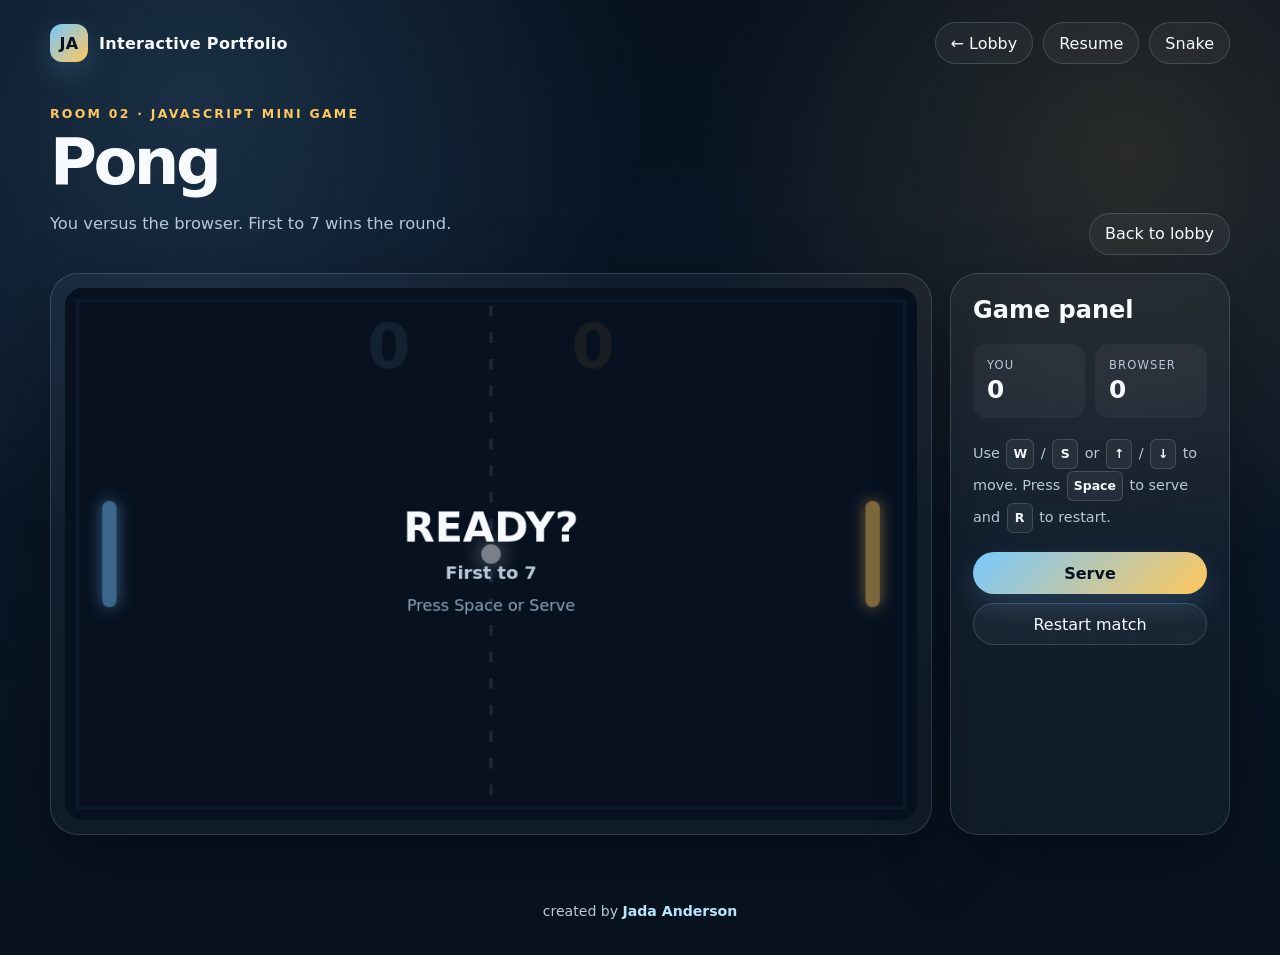
==== pong.html @ c66f6d55 "Interactive portfolio files Final revision." ====
<!doctype html>
<html lang="en">
<head>
  <meta charset="utf-8" />
  <meta name="viewport" content="width=device-width, initial-scale=1" />
  <meta name="description" content="Playable browser Pong game against a browser controlled opponent, built with vanilla JavaScript and Canvas by Jada Anderson." />
  <meta name="theme-color" content="#07111f" />
  <link rel="icon" href="assets/favicon.svg" type="image/svg+xml" />
  <link rel="icon" href="assets/favicon-32.png" sizes="32x32" type="image/png" />
  <link rel="apple-touch-icon" href="assets/apple-touch-icon.png" />
  <link rel="canonical" href="https://onimeko.github.io/pong.html" />
  <meta property="og:type" content="website" />
  <meta property="og:title" content="Pong | Jada Anderson" />
  <meta property="og:description" content="Playable browser Pong game against a browser controlled opponent, built with vanilla JavaScript and Canvas by Jada Anderson." />
  <meta property="og:url" content="https://onimeko.github.io/pong.html" />
  <meta property="og:image" content="https://onimeko.github.io/assets/social-preview.png" />
  <meta property="og:image:width" content="1200" />
  <meta property="og:image:height" content="630" />
  <meta property="og:image:alt" content="Jada Anderson interactive portfolio preview" />
  <meta name="twitter:card" content="summary_large_image" />
  <meta name="twitter:title" content="Pong | Jada Anderson" />
  <meta name="twitter:description" content="Playable browser Pong game against a browser controlled opponent, built with vanilla JavaScript and Canvas by Jada Anderson." />
  <meta name="twitter:image" content="https://onimeko.github.io/assets/social-preview.png" />
  <title>Pong | Jada Anderson</title>
  <link rel="stylesheet" href="styles.css" />
  <script src="js/site.js" defer></script>
</head>
<body class="game-page">
  <!--
    PONG GAME PAGE
    ==============
    js/pong.js handles paddle movement, browser opponent movement, collisions, scoring,
    serve state, and canvas rendering.
  -->

  <header class="site-shell topbar">
    <a class="brand" href="index.html"><span class="brand-mark">JA</span><span>Interactive Portfolio</span></a>
    <nav class="topbar-links"><a class="pill" href="index.html">← Lobby</a><a class="pill" href="resume.html">Resume</a><a class="pill" href="snake.html">Snake</a></nav>
  </header>

  <main class="site-shell">
    <section class="game-hero">
      <div>
        <p class="eyebrow">Room 02 · JavaScript mini game</p>
        <h1 class="page-title">Pong</h1>
        <p class="page-copy">You versus the browser. First to 7 wins the round.</p>
      </div>
      <a class="button" href="index.html">Back to lobby</a>
    </section>

    <section class="game-shell">
      <div class="canvas-card">
        <canvas id="pongCanvas" width="960" height="600" aria-label="Pong game canvas"></canvas>
      </div>

      <aside class="game-panel">
        <h2>Game panel</h2>
        <div class="stat-grid">
          <div class="stat"><span>You</span><strong id="playerScore">0</strong></div>
          <div class="stat"><span>Browser</span><strong id="aiScore">0</strong></div>
        </div>

        <p class="game-help">
          Use <kbd>W</kbd> / <kbd>S</kbd> or <kbd>↑</kbd> / <kbd>↓</kbd> to move.
          Press <kbd>Space</kbd> to serve and <kbd>R</kbd> to restart.
        </p>

        <div class="game-buttons">
          <button class="button primary" id="pongServe" type="button">Serve</button>
          <button class="button" id="pongRestart" type="button">Restart match</button>
        </div>

        <div class="game-touch-controls pong-touch-controls" aria-label="Pong touch controls">
          <button class="button" data-pong-dir="up" aria-label="Move paddle up"></button>
          <button class="button" data-pong-dir="down" aria-label="Move paddle down"></button>
        </div>
      </aside>
    </section>
  </main>

  <footer class="site-shell site-footer">created by <strong>Jada Anderson</strong></footer>
  <script src="js/pong.js"></script>
</body>
</html>
---- styles.css ----
/*
  INTERACTIVE PORTFOLIO STYLES
  -------------------------------------
  Shared stylesheet for the lobby, resume, Snake, and Pong pages.

  STYLE NOTES
  I keep site-wide colors in :root and the shared typography near the top of this file.
  Major sections are grouped under labeled headers so I can find related rules quickly.
*/

:root {
  --ink: #07111f;
  --ink-2: #0d1b30;
  --panel: rgba(12, 28, 49, 0.82);
  --panel-solid: #0d2038;
  --sky: #78c8ff;
  --sky-2: #b9e7ff;
  --gold: #ffc85c;
  --gold-2: #ffe0a3;
  --mint: #8bf0d4;
  --white: #f7fbff;
  --muted: #b9c8d8;
  --danger: #ff7f8b;
  --shadow: 0 24px 70px rgba(0, 0, 0, 0.35);
  --soft-shadow: 0 14px 34px rgba(0, 0, 0, 0.2);
  --radius-xl: 28px;
  --radius-lg: 20px;
  --radius-md: 14px;
  --border: 1px solid rgba(185, 231, 255, 0.18);
}

* {
  box-sizing: border-box;
}

html {
  scroll-behavior: smooth;
  background: var(--ink);
}

body {
  margin: 0;
  min-height: 100vh;
  color: var(--white);
  font-family: Inter, ui-sans-serif, system-ui, -apple-system, BlinkMacSystemFont, "Segoe UI", sans-serif;
  background:
    radial-gradient(circle at 15% 10%, rgba(120, 200, 255, 0.16), transparent 33%),
    radial-gradient(circle at 88% 16%, rgba(255, 200, 92, 0.13), transparent 31%),
    linear-gradient(180deg, #07111f 0%, #0a1728 45%, #08121f 100%);
}

body::before {
  content: "";
  position: fixed;
  inset: 0;
  z-index: -1;
  pointer-events: none;
  opacity: 0.3;
  background-image:
    linear-gradient(rgba(255,255,255,.022) 1px, transparent 1px),
    linear-gradient(90deg, rgba(255,255,255,.022) 1px, transparent 1px);
  background-size: 42px 42px;
}

a {
  color: inherit;
}

button,
a {
  -webkit-tap-highlight-color: transparent;
}

button {
  font: inherit;
}

img {
  max-width: 100%;
  display: block;
}

/* ------------------------------
   SHARED NAVIGATION + BUTTONS
------------------------------ */
.site-shell {
  width: min(1180px, calc(100% - 32px));
  margin-inline: auto;
}

.topbar {
  display: flex;
  align-items: center;
  justify-content: space-between;
  gap: 20px;
  padding: 22px 0 12px;
}

.brand {
  display: inline-flex;
  align-items: center;
  gap: 11px;
  color: var(--white);
  text-decoration: none;
  font-weight: 800;
  letter-spacing: .02em;
}

.brand-mark {
  width: 38px;
  height: 38px;
  display: grid;
  place-items: center;
  border-radius: 12px;
  color: var(--ink);
  background: linear-gradient(135deg, var(--sky), var(--gold));
  box-shadow: 0 10px 30px rgba(120, 200, 255, .2);
}

.topbar-links {
  display: flex;
  flex-wrap: wrap;
  justify-content: flex-end;
  gap: 10px;
}

.pill,
.button {
  display: inline-flex;
  align-items: center;
  justify-content: center;
  gap: 8px;
  min-height: 42px;
  padding: 10px 15px;
  border: var(--border);
  border-radius: 999px;
  color: var(--white);
  background: rgba(255,255,255,.045);
  text-decoration: none;
  cursor: pointer;
  transition: transform .18s ease, background .18s ease, border-color .18s ease, box-shadow .18s ease;
}

.pill:hover,
.button:hover {
  transform: translateY(-2px);
  background: rgba(120, 200, 255, .09);
  border-color: rgba(120, 200, 255, .45);
}

.button.primary {
  border: 0;
  color: var(--ink);
  font-weight: 800;
  background: linear-gradient(135deg, var(--sky), var(--gold));
  box-shadow: 0 12px 28px rgba(120, 200, 255, .18);
}

.button.ghost {
  background: transparent;
}

.eyebrow {
  margin: 0 0 10px;
  color: var(--gold);
  font-size: .78rem;
  font-weight: 900;
  text-transform: uppercase;
  letter-spacing: .18em;
}

.muted {
  color: var(--muted);
}

.page-title {
  margin: 0;
  font-size: clamp(2.1rem, 5vw, 4.4rem);
  line-height: .98;
  letter-spacing: -.055em;
}

.page-copy {
  max-width: 690px;
  color: var(--muted);
  line-height: 1.75;
  font-size: 1.02rem;
}

/* ------------------------------
   HOME / INTERACTIVE LOBBY
------------------------------ */
.hero {
  padding: 28px 0 24px;
  display: grid;
  grid-template-columns: 1.1fr .9fr;
  gap: 34px;
  align-items: end;
}

.hero h1 {
  margin: 0;
  max-width: 820px;
  font-size: clamp(2.7rem, 7vw, 6.5rem);
  line-height: .89;
  letter-spacing: -.065em;
}

.hero h1 span {
  color: var(--sky);
}

.hero-side {
  align-self: stretch;
  display: flex;
  flex-direction: column;
  justify-content: flex-end;
  gap: 14px;
}

.hero-side p {
  margin: 0;
  color: var(--muted);
  line-height: 1.65;
}

.quick-tags {
  display: flex;
  flex-wrap: wrap;
  gap: 8px;
}

.quick-tag {
  padding: 7px 10px;
  border-radius: 999px;
  border: 1px solid rgba(255,255,255,.1);
  color: var(--sky-2);
  background: rgba(255,255,255,.035);
  font-size: .82rem;
}

/*
  Homepage professional links match the resume link style, with tighter spacing to keep
  the hero compact.
*/
.home-contact-links {
  margin-top: 0;
}

.home-contact-links a {
  min-height: 36px;
  padding-inline: 12px;
}

.lobby-card {
  position: relative;
  margin: 12px 0 26px;
  padding: 12px;
  border-radius: 30px;
  border: 1px solid rgba(120, 200, 255, .2);
  background: rgba(255,255,255,.035);
  box-shadow: var(--shadow);
  overflow: hidden;
}

.lobby-card::before {
  content: "";
  position: absolute;
  inset: 0;
  pointer-events: none;
  background: linear-gradient(135deg, rgba(120,200,255,.07), transparent 40%, rgba(255,200,92,.05));
}

.lobby-toolbar {
  position: relative;
  z-index: 2;
  display: flex;
  align-items: center;
  justify-content: space-between;
  gap: 16px;
  padding: 8px 8px 14px;
}

.lobby-toolbar strong {
  font-size: .92rem;
  letter-spacing: .08em;
  text-transform: uppercase;
}

.key-hint {
  display: flex;
  gap: 5px;
  align-items: center;
  color: var(--muted);
  font-size: .84rem;
}

.keycap {
  min-width: 30px;
  height: 30px;
  display: grid;
  place-items: center;
  border-radius: 8px;
  border: 1px solid rgba(255,255,255,.16);
  border-bottom-width: 3px;
  color: var(--white);
  background: rgba(255,255,255,.055);
  font-weight: 900;
}

/*
  The lobby stage is the movement area. JavaScript positions the character inside this
  element and uses the same area for collision checks.
*/
.lobby-stage {
  position: relative;
  aspect-ratio: 16 / 9;
  min-height: 430px;
  overflow: hidden;
  border-radius: 22px;
  background:
    radial-gradient(circle at 50% 14%, rgba(120,200,255,.18), transparent 24%),
    linear-gradient(180deg, #0f2036 0 57%, #0a1525 57% 100%);
  isolation: isolate;
  touch-action: none;
}

/* Decorative stars are drawn with CSS. */
.lobby-stage::before {
  content: "";
  position: absolute;
  inset: 0 0 42% 0;
  opacity: .45;
  background-image:
    radial-gradient(circle at 9% 22%, #fff 0 1px, transparent 1.6px),
    radial-gradient(circle at 24% 14%, #fff 0 1px, transparent 1.6px),
    radial-gradient(circle at 72% 18%, #fff 0 1px, transparent 1.6px),
    radial-gradient(circle at 89% 32%, #fff 0 1px, transparent 1.6px),
    radial-gradient(circle at 61% 36%, #fff 0 1px, transparent 1.6px),
    radial-gradient(circle at 35% 34%, #fff 0 1px, transparent 1.6px);
  z-index: -3;
}

/* Perspective floor lines create depth in the lobby. */
.floor-grid {
  position: absolute;
  inset: 56% -10% -18%;
  z-index: -2;
  transform: perspective(430px) rotateX(58deg);
  transform-origin: top center;
  background-image:
    linear-gradient(rgba(120,200,255,.16) 1px, transparent 1px),
    linear-gradient(90deg, rgba(120,200,255,.13) 1px, transparent 1px);
  background-size: 54px 38px;
  border-top: 1px solid rgba(120,200,255,.3);
}

.horizon-glow {
  position: absolute;
  left: 50%;
  top: 50%;
  width: 54%;
  height: 18%;
  transform: translate(-50%, -50%);
  filter: blur(30px);
  border-radius: 999px;
  background: rgba(120,200,255,.13);
  z-index: -2;
}

/*
  My profile card stays on the left wall and remains smaller than the doors so the
  room navigation stays visually dominant.
*/
.wall-profile {
  position: absolute;
  left: 2.5%;
  top: 6%;
  width: clamp(100px, 12vw, 148px);
  padding: 7px;
  border-radius: 18px;
  border: 1px solid rgba(255,200,92,.55);
  background: rgba(7,17,31,.75);
  box-shadow: 0 10px 30px rgba(0,0,0,.25);
  transform: rotate(-1.5deg);
}

.wall-profile img {
  width: 100%;
  aspect-ratio: 1 / 1;
  object-fit: cover;
  object-position: 50% 33%;
  border-radius: 12px;
}

.wall-profile figcaption {
  padding: 7px 4px 2px;
  color: var(--gold-2);
  font-size: clamp(.62rem, 1vw, .76rem);
  text-align: center;
  letter-spacing: .04em;
}

.stage-sign {
  position: absolute;
  right: 4%;
  top: 6%;
  max-width: 190px;
  color: var(--muted);
  font-size: clamp(.68rem, 1vw, .82rem);
  line-height: 1.45;
  text-align: right;
}

.stage-sign strong {
  display: block;
  color: var(--sky-2);
  font-size: 1.1em;
}

.doors {
  position: absolute;
  left: 61%;
  top: 18%;
  width: min(64%, 760px);
  transform: translateX(-50%);
  display: grid;
  grid-template-columns: repeat(3, 1fr);
  gap: clamp(16px, 4vw, 54px);
  align-items: end;
}

.portal-wrap {
  display: flex;
  flex-direction: column;
  align-items: center;
  gap: 8px;
}

.portal-label {
  font-size: clamp(.66rem, 1.2vw, .86rem);
  font-weight: 900;
  letter-spacing: .14em;
  text-transform: uppercase;
  color: var(--sky-2);
}

.portal {
  position: relative;
  width: 100%;
  max-width: 155px;
  aspect-ratio: .7 / 1;
  border: 2px solid var(--sky);
  border-bottom-width: 5px;
  border-radius: 10px 10px 2px 2px;
  background:
    linear-gradient(90deg, transparent 8%, rgba(255,255,255,.045) 8% 9%, transparent 9% 91%, rgba(255,255,255,.045) 91% 92%, transparent 92%),
    linear-gradient(180deg, rgba(120,200,255,.05), rgba(120,200,255,.015));
  box-shadow:
    inset 0 0 0 6px rgba(120,200,255,.045),
    0 0 24px rgba(120,200,255,.08);
  transition: transform .18s ease, box-shadow .18s ease, border-color .18s ease;
  cursor: pointer;
}

.portal::before {
  content: "";
  position: absolute;
  inset: 8% 12%;
  border: 1px solid rgba(120,200,255,.38);
  border-radius: 6px 6px 1px 1px;
  background: linear-gradient(180deg, rgba(7,17,31,.92), rgba(13,32,56,.85));
}

.portal::after {
  content: "";
  position: absolute;
  right: 16%;
  top: 50%;
  width: 7px;
  height: 7px;
  border-radius: 50%;
  background: var(--gold);
  box-shadow: 0 0 10px rgba(255,200,92,.85);
}

.portal:hover,
.portal.is-near {
  transform: translateY(-5px) scale(1.025);
  border-color: var(--gold);
  box-shadow: 0 0 35px rgba(255,200,92,.18);
}

.portal.resume-door {
  border-color: var(--gold);
}

.portal.resume-door::before {
  background: linear-gradient(180deg, rgba(255,200,92,.08), rgba(13,32,56,.9));
}

/*
  CSS AVATAR / PLAYER
  I assembled the character from simple HTML elements and CSS shapes so the player stays
  lightweight and easy for me to adjust in one stylesheet.
*/
.player {
  position: absolute;
  left: 50%;
  top: 76%;
  width: 34px;
  height: 54px;
  z-index: 12;
  transform: translate(-50%, -50%);
  transition: filter .15s ease;
  will-change: left, top;
  filter: drop-shadow(0 8px 9px rgba(0,0,0,.38));
}

.player.walking .player-leg.left { animation: legSwing .26s infinite alternate; }
.player.walking .player-leg.right { animation: legSwing .26s infinite alternate-reverse; }
.player.walking .player-arm.left { animation: armSwing .26s infinite alternate-reverse; }
.player.walking .player-arm.right { animation: armSwing .26s infinite alternate; }

@keyframes legSwing {
  from { transform: rotate(-12deg); }
  to { transform: rotate(14deg); }
}

@keyframes armSwing {
  from { transform: rotate(-16deg); }
  to { transform: rotate(15deg); }
}

.player-head {
  position: absolute;
  left: 50%;
  top: 0;
  width: 22px;
  height: 22px;
  transform: translateX(-50%);
  border-radius: 46% 46% 44% 44%;
  background: #b97555;
  border: 1px solid rgba(0,0,0,.22);
}

.player-hair,
.player-hair::before,
.player-hair::after {
  position: absolute;
  border-radius: 50%;
  background: #101114;
}

.player-hair {
  left: 3px;
  top: -4px;
  width: 17px;
  height: 9px;
}

.player-hair::before,
.player-hair::after {
  content: "";
  width: 9px;
  height: 9px;
  top: 2px;
}

.player-hair::before { left: -4px; }
.player-hair::after { right: -4px; }

.player-body {
  position: absolute;
  left: 50%;
  top: 20px;
  width: 22px;
  height: 24px;
  transform: translateX(-50%);
  border-radius: 7px 7px 5px 5px;
  background: #4f6075;
  border: 1px solid rgba(255,255,255,.12);
}

.player-arm,
.player-leg {
  position: absolute;
  transform-origin: top center;
}

.player-arm {
  top: 23px;
  width: 6px;
  height: 21px;
  border-radius: 999px;
  background: #b97555;
}
.player-arm.left { left: 2px; }
.player-arm.right { right: 2px; }

.player-leg {
  top: 40px;
  width: 7px;
  height: 16px;
  border-radius: 0 0 4px 4px;
  background: #172236;
}
.player-leg.left { left: 9px; }
.player-leg.right { right: 9px; }

.player-name {
  position: absolute;
  left: 50%;
  top: 100%;
  transform: translate(-50%, 6px);
  white-space: nowrap;
  font-size: 9px;
  font-weight: 900;
  color: var(--gold-2);
  text-shadow: 0 2px 5px #000;
}

.interaction-toast {
  position: absolute;
  left: 50%;
  bottom: 4%;
  z-index: 20;
  transform: translateX(-50%) translateY(12px);
  padding: 9px 12px;
  border-radius: 999px;
  color: var(--ink);
  background: var(--gold);
  font-size: .78rem;
  font-weight: 900;
  opacity: 0;
  pointer-events: none;
  transition: opacity .18s ease, transform .18s ease;
}

.interaction-toast.show {
  opacity: 1;
  transform: translateX(-50%) translateY(0);
}

.mobile-dpad {
  position: absolute;
  right: 4%;
  bottom: 5%;
  z-index: 25;
  display: none;
  grid-template-columns: repeat(3, 42px);
  grid-template-rows: repeat(2, 42px);
  gap: 5px;
}

.dpad-btn {
  border: 1px solid rgba(255,255,255,.16);
  border-bottom-width: 3px;
  border-radius: 10px;
  color: var(--white);
  background: rgba(7,17,31,.72);
  font-weight: 900;
  cursor: pointer;
}

.dpad-up { grid-column: 2; }
.dpad-left { grid-column: 1; grid-row: 2; }
.dpad-down { grid-column: 2; grid-row: 2; }
.dpad-right { grid-column: 3; grid-row: 2; }

.portfolio-strip {
  display: grid;
  grid-template-columns: repeat(2, minmax(0, 1fr));
  gap: 16px;
  margin: 0 0 38px;
}

.info-card {
  padding: 22px;
  border: var(--border);
  border-radius: var(--radius-lg);
  background: rgba(255,255,255,.035);
  box-shadow: var(--soft-shadow);
}

.info-card h3 {
  margin: 0 0 9px;
  font-size: 1.06rem;
}

.info-card p {
  margin: 0;
  color: var(--muted);
  line-height: 1.6;
  font-size: .92rem;
}

.site-footer {
  padding: 22px 0 36px;
  text-align: center;
  color: var(--muted);
  font-size: .88rem;
}

.site-footer strong {
  color: var(--sky-2);
}

/* ------------------------------
   RESUME PAGE
------------------------------ */
.resume-layout {
  display: grid;
  grid-template-columns: 320px 1fr;
  gap: 22px;
  padding: 28px 0 48px;
}

.resume-sidebar,
.resume-main {
  border: var(--border);
  border-radius: var(--radius-xl);
  background: rgba(255,255,255,.035);
  box-shadow: var(--soft-shadow);
}

.resume-sidebar {
  align-self: start;
  position: sticky;
  top: 20px;
  overflow: hidden;
}

.resume-photo {
  width: 100%;
  aspect-ratio: 1 / 1.1;
  object-fit: cover;
  object-position: 50% 24%;
}

.resume-side-copy {
  padding: 22px;
}

.resume-side-copy h1 {
  margin: 0 0 6px;
  font-size: 1.9rem;
  letter-spacing: -.04em;
}

.resume-side-copy p {
  margin: 0;
  color: var(--muted);
  line-height: 1.6;
}

.resume-actions {
  display: grid;
  gap: 9px;
  margin-top: 18px;
}

.resume-main {
  padding: clamp(22px, 4vw, 42px);
}

.resume-section + .resume-section {
  margin-top: 34px;
  padding-top: 34px;
  border-top: 1px solid rgba(255,255,255,.09);
}

.resume-section h2 {
  margin: 0 0 16px;
  color: var(--gold-2);
  font-size: .92rem;
  letter-spacing: .14em;
  text-transform: uppercase;
}

.resume-section p,
.resume-section li {
  color: var(--muted);
  line-height: 1.68;
}

.resume-section ul {
  margin: 10px 0 0;
  padding-left: 20px;
}

.role {
  display: flex;
  justify-content: space-between;
  gap: 20px;
  align-items: baseline;
}

.role h3 {
  margin: 0;
  font-size: 1.2rem;
}

.role span {
  color: var(--sky-2);
  font-size: .88rem;
}

.skill-grid {
  display: flex;
  flex-wrap: wrap;
  gap: 9px;
}

.skill {
  padding: 8px 11px;
  border-radius: 999px;
  border: 1px solid rgba(120,200,255,.2);
  color: var(--sky-2);
  background: rgba(120,200,255,.05);
  font-size: .85rem;
}

.project-row {
  display: grid;
  grid-template-columns: minmax(0, 1fr) auto;
  gap: 20px;
  align-items: start;
}

/*
  Project tags are grid items. align-self prevents vertical stretching, and justify-self
  keeps each pill contained inside its project card.
*/
.project-row > .skill {
  align-self: start;
  justify-self: end;
  max-width: 100%;
  white-space: nowrap;
}

.project-link {
  color: var(--sky-2);
  font-weight: 800;
  text-decoration-thickness: 1px;
  text-underline-offset: 3px;
}

/* ------------------------------
   GAME PAGES
------------------------------ */
.game-page {
  min-height: 100vh;
}

.game-hero {
  padding: 30px 0 18px;
  display: flex;
  justify-content: space-between;
  gap: 24px;
  align-items: end;
}

.game-shell {
  display: grid;
  grid-template-columns: minmax(0, 1fr) 280px;
  gap: 18px;
  padding-bottom: 46px;
}

.canvas-card,
.game-panel {
  border: var(--border);
  border-radius: var(--radius-xl);
  background: rgba(255,255,255,.035);
  box-shadow: var(--shadow);
}

.canvas-card {
  padding: 14px;
  overflow: hidden;
}

canvas {
  display: block;
  width: 100%;
  border-radius: 18px;
  background: #081322;
  touch-action: none;
}

.game-panel {
  padding: 22px;
}

.game-panel h2,
.game-panel h3 {
  margin-top: 0;
}

.stat-grid {
  display: grid;
  grid-template-columns: 1fr 1fr;
  gap: 10px;
  margin-bottom: 20px;
}

.stat {
  padding: 14px;
  border-radius: 14px;
  background: rgba(255,255,255,.045);
}

.stat span {
  display: block;
  margin-bottom: 3px;
  color: var(--muted);
  font-size: .72rem;
  text-transform: uppercase;
  letter-spacing: .1em;
}

.stat strong {
  font-size: 1.55rem;
}

.game-help {
  color: var(--muted);
  line-height: 1.62;
  font-size: .9rem;
}

.game-help kbd {
  display: inline-block;
  min-width: 26px;
  margin: 1px 2px;
  padding: 4px 6px;
  text-align: center;
  border: 1px solid rgba(255,255,255,.15);
  border-radius: 6px;
  background: rgba(255,255,255,.05);
  color: var(--white);
  font-family: inherit;
  font-size: .78rem;
  font-weight: 800;
}

.game-buttons {
  display: grid;
  gap: 9px;
  margin-top: 18px;
}

.game-touch-controls {
  display: none;
  margin-top: 16px;
  grid-template-columns: repeat(3, 52px);
  justify-content: center;
  gap: 6px;
}

.game-touch-controls .button {
  min-height: 48px;
  border-radius: 12px;
  padding: 0;
}

/* ------------------------------
   RESPONSIVE LAYOUT
------------------------------ */

/*
  TABLET POLISH
  I give the lobby extra vertical room on portrait tablets so the photo, doors, character,
  and controls keep comfortable spacing.
*/
@media (max-width: 900px) {
  .hero,
  .resume-layout,
  .game-shell {
    grid-template-columns: 1fr;
  }

  .hero {
    gap: 18px;
  }

  .lobby-stage {
    aspect-ratio: 4 / 3;
    min-height: 500px;
  }

  .wall-profile {
    left: 3%;
    top: 6%;
    width: 108px;
  }

  .doors {
    left: 60%;
    top: 21%;
    width: 72%;
    gap: clamp(14px, 3vw, 30px);
  }

  .resume-sidebar {
    position: static;
    display: grid;
    grid-template-columns: minmax(180px, .7fr) 1fr;
  }

  .resume-photo {
    height: 100%;
    aspect-ratio: auto;
  }

  .portfolio-strip {
    grid-template-columns: 1fr;
  }

  /*
    On tablets and phones I keep the game board first. display: contents lets the panel
    controls flow below the canvas instead of pushing the board farther down the page.
  */
  .game-panel {
    display: contents;
  }

  .game-panel h2 {
    display: none;
  }

  .canvas-card {
    order: 1;
  }

  .game-buttons {
    order: 2;
    grid-template-columns: repeat(2, minmax(0, 1fr));
    margin-top: 0;
  }

  .game-touch-controls {
    order: 3;
    margin-top: 0;
  }

  .game-panel .stat-grid {
    order: 4;
    max-width: none;
    margin-bottom: 0;
  }

  .game-help {
    order: 5;
    margin: 0;
    padding: 16px;
    border: var(--border);
    border-radius: var(--radius-md);
    background: rgba(255,255,255,.035);
  }
}

/*
  Some touch tablets are wider than the phone breakpoint, so this pointer query keeps
  the on screen controls available whenever touch is the primary input.
*/
@media (max-width: 1000px) and (pointer: coarse) {
  .mobile-dpad,
  .game-touch-controls {
    display: grid;
  }
}

/*
  PHONE POLISH
  On phones I use a taller lobby, compact resume spacing, and a small portrait card so
  the layout feels intentional rather than like a compressed desktop view.
*/
@media (max-width: 700px) {
  .site-shell {
    width: min(100% - 20px, 1180px);
  }

  .topbar {
    flex-direction: column;
    align-items: stretch;
    gap: 12px;
    padding: 16px 0 10px;
  }

  .brand {
    justify-content: center;
  }

  .topbar-links {
    width: 100%;
    justify-content: center;
    gap: 7px;
  }

  .topbar-links .pill {
    flex: 1 1 0;
    min-width: 0;
    min-height: 38px;
    padding: 8px 9px;
    font-size: .8rem;
    white-space: nowrap;
  }

  .hero {
    padding-top: 14px;
    gap: 16px;
    text-align: center;
  }

  .hero h1 {
    margin-inline: auto;
    font-size: clamp(2.6rem, 14vw, 4.7rem);
  }

  .hero-side {
    align-items: center;
  }

  .hero-side p {
    max-width: 560px;
  }

  .quick-tags {
    justify-content: center;
  }

  .lobby-card {
    padding: 8px;
    border-radius: 23px;
  }

  .lobby-toolbar {
    justify-content: center;
    padding-inline: 4px;
  }

  .key-hint {
    display: none;
  }

  .lobby-stage {
    min-height: 560px;
    aspect-ratio: 2 / 3;
    border-radius: 18px;
  }

  /* The mobile portrait has its own space above the doors. */
  .wall-profile {
    left: 50%;
    top: 3.5%;
    width: 108px;
    transform: translateX(-50%) rotate(-1deg);
    padding: 6px;
    border-radius: 16px;
  }

  .wall-profile figcaption {
    padding-top: 5px;
    font-size: .58rem;
  }

  .doors {
    left: 50%;
    top: 31%;
    width: 94%;
    gap: 8px;
  }

  .portal {
    max-width: 108px;
  }

  .portal-label {
    font-size: .59rem;
    letter-spacing: .1em;
  }

  .stage-sign {
    display: none;
  }

  .player {
    transform: translate(-50%, -50%) scale(.94);
  }

  .mobile-dpad {
    right: 3%;
    bottom: 3%;
    grid-template-columns: repeat(3, 39px);
    grid-template-rows: repeat(2, 39px);
    gap: 4px;
  }

  .dpad-btn {
    min-height: 39px;
    padding: 0;
    touch-action: none;
  }

  .mobile-dpad,
  .game-touch-controls {
    display: grid;
  }

  .portfolio-strip {
    gap: 12px;
    margin-bottom: 26px;
  }

  .info-card {
    padding: 18px;
  }

  .resume-layout {
    gap: 14px;
    padding-top: 18px;
  }

  .resume-sidebar {
    grid-template-columns: 1fr;
  }

  .resume-photo {
    height: min(72vw, 280px);
    aspect-ratio: auto;
    object-position: 50% 24%;
  }

  .resume-side-copy {
    padding: 18px;
  }

  .resume-main {
    padding: 18px;
    border-radius: 22px;
  }

  .resume-section + .resume-section {
    margin-top: 28px;
    padding-top: 28px;
  }

  .role,
  .project-row,
  .game-hero {
    display: block;
  }

  .role span {
    display: inline-block;
    margin-top: 5px;
  }

  .skill-grid {
    gap: 7px;
  }

  .skill {
    padding: 7px 9px;
    font-size: .78rem;
  }

  .project-row > .skill {
    display: inline-block;
    margin-top: 8px;
    white-space: normal;
  }

  .game-hero {
    padding: 22px 0 14px;
  }

  .game-hero .button {
    margin-top: 12px;
  }

  .game-shell {
    gap: 12px;
  }

  .canvas-card {
    padding: 9px;
    border-radius: 20px;
  }

  canvas {
    border-radius: 13px;
  }

  .game-touch-controls .button {
    touch-action: none;
  }
}

/* Extra small phones use tighter navigation and door labels. */
@media (max-width: 390px) {
  .brand {
    font-size: .93rem;
  }

  .brand-mark {
    width: 34px;
    height: 34px;
  }

  .topbar-links .pill {
    padding-inline: 7px;
    font-size: .75rem;
  }

  .lobby-stage {
    min-height: 540px;
  }

  .wall-profile {
    width: 102px;
  }

  .doors {
    width: 96%;
    gap: 6px;
  }

  .portal-label {
    font-size: .55rem;
  }
}

/* PRINT STYLES
   These rules remove decorative UI and convert the resume to a clean print layout when
   I use the browser print dialog.
*/
@media print {
  :root {
    --white: #111;
    --muted: #333;
    --sky-2: #14466a;
    --gold-2: #6a4a00;
  }

  body {
    background: #fff !important;
    color: #111 !important;
  }

  body::before,
  .topbar,
  .resume-actions,
  .site-footer {
    display: none !important;
  }

  .site-shell {
    width: 100%;
  }

  .resume-layout {
    grid-template-columns: 230px 1fr;
    padding: 0;
  }

  .resume-sidebar,
  .resume-main {
    box-shadow: none;
    border: 1px solid #ddd;
    background: #fff;
  }

  .resume-sidebar {
    position: static;
  }

  .skill {
    border-color: #bbb;
    color: #333;
    background: #f5f5f5;
  }
}


/* ==============================================================
   INTERACTION POLISH
   These additions keep the existing visual language while improving interaction cues,
   accessibility, and page continuity.
============================================================== */

/* Short entrance and exit transitions make the separate HTML rooms feel connected. */
body {
  animation: pageIn .24s ease both;
}

body.page-exit {
  opacity: 0;
  transform: translateY(4px);
  transition: opacity .18s ease, transform .18s ease;
  animation: none;
}

@keyframes pageIn {
  from { opacity: 0; transform: translateY(5px); }
  to { opacity: 1; transform: translateY(0); }
}

/* Strong focus states keep keyboard navigation visible. */
a:focus-visible,
button:focus-visible,
.lobby-stage:focus-visible {
  outline: 3px solid var(--gold);
  outline-offset: 4px;
}

.portal-wrap {
  position: relative;
}

/* Each door includes a small visual cue for its destination. */
.door-art {
  position: absolute;
  left: 50%;
  top: 43%;
  z-index: 3;
  width: 44%;
  height: 34%;
  transform: translate(-50%, -50%);
  opacity: .58;
  pointer-events: none;
  transition: opacity .18s ease, transform .18s ease;
}

.portal:hover .door-art,
.portal:focus-visible .door-art,
.portal.is-near .door-art {
  opacity: .95;
  transform: translate(-50%, -50%) scale(1.05);
}

.snake-art {
  display: grid;
  grid-template-columns: repeat(3, 11px);
  grid-auto-rows: 11px;
  gap: 3px;
  justify-content: center;
  align-content: center;
}

.snake-art i {
  width: 11px;
  height: 11px;
  border-radius: 4px;
  background: var(--sky-2);
  box-shadow: 0 0 12px rgba(185,231,255,.28);
}

.snake-art i:nth-child(1) { grid-column: 1; grid-row: 1; }
.snake-art i:nth-child(2) { grid-column: 2; grid-row: 1; }
.snake-art i:nth-child(3) { grid-column: 2; grid-row: 2; }
.snake-art i:nth-child(4) { grid-column: 3; grid-row: 2; }
.snake-art i:nth-child(5) { grid-column: 3; grid-row: 3; background: var(--gold); }

.resume-art {
  width: 38%;
  height: 43%;
  border: 2px solid var(--gold-2);
  border-radius: 4px;
}

.resume-art::before {
  content: "";
  position: absolute;
  left: 20%;
  right: 20%;
  top: 22%;
  height: 2px;
  background: var(--gold-2);
  box-shadow: 0 8px 0 rgba(255,224,163,.78), 0 16px 0 rgba(255,224,163,.55);
}

.resume-art i {
  display: none;
}

.pong-art {
  display: flex;
  align-items: center;
  justify-content: space-between;
  padding-inline: 4%;
}

.pong-art .paddle {
  width: 5px;
  height: 34px;
  border-radius: 999px;
  background: var(--sky-2);
  box-shadow: 0 0 12px rgba(185,231,255,.35);
}

.pong-art .ball {
  width: 9px;
  height: 9px;
  border-radius: 50%;
  background: var(--gold);
  box-shadow: 0 0 12px rgba(255,200,92,.55);
}

/* Technology previews appear when a door is focused or active. */
.portal-preview {
  position: absolute;
  left: 50%;
  top: 31px;
  z-index: 8;
  width: max-content;
  max-width: 180px;
  transform: translate(-50%, 7px);
  padding: 6px 8px;
  border: 1px solid rgba(185,231,255,.16);
  border-radius: 8px;
  color: var(--white);
  background: rgba(7,17,31,.94);
  box-shadow: var(--soft-shadow);
  font-size: .64rem;
  font-weight: 700;
  line-height: 1.3;
  text-align: center;
  opacity: 0;
  pointer-events: none;
  transition: opacity .16s ease, transform .16s ease;
}

.portal:hover + .portal-preview,
.portal:focus-visible + .portal-preview,
.portal.is-near + .portal-preview {
  opacity: 1;
  transform: translate(-50%, 0);
}

/* Direction and idle states give the CSS character a little more movement. */
.player-head::after {
  content: "";
  position: absolute;
  top: 10px;
  right: 4px;
  width: 3px;
  height: 3px;
  border-radius: 50%;
  background: #241915;
  box-shadow: 0 0 0 1px rgba(255,255,255,.08);
  transition: left .12s ease, right .12s ease;
}

.player.facing-left .player-head::after {
  left: 4px;
  right: auto;
}

.player.facing-right .player-head::after {
  right: 4px;
  left: auto;
}

.player:not(.walking) .player-head,
.player:not(.walking) .player-body {
  animation: idleBob 1.9s ease-in-out infinite;
}

@keyframes idleBob {
  0%, 100% { margin-top: 0; }
  50% { margin-top: -1.5px; }
}

.mobile-lobby-help {
  display: none;
  margin: 0;
  color: var(--muted);
  font-size: .78rem;
  line-height: 1.4;
  text-align: center;
}

/* Professional links stay compact so the resume content remains primary. */
.contact-links {
  display: flex;
  flex-wrap: wrap;
  gap: 7px;
  margin-top: 14px;
}

.contact-links a,
.project-button {
  display: inline-flex;
  align-items: center;
  justify-content: center;
  min-height: 34px;
  padding: 7px 10px;
  border: 1px solid rgba(120,200,255,.22);
  border-radius: 999px;
  color: var(--sky-2);
  background: rgba(120,200,255,.055);
  text-decoration: none;
  font-size: .76rem;
  font-weight: 800;
  transition: transform .18s ease, background .18s ease, border-color .18s ease;
}

.contact-links a:hover,
.project-button:hover {
  transform: translateY(-2px);
  border-color: rgba(255,200,92,.55);
  background: rgba(255,200,92,.07);
}

.project-actions {
  display: flex;
  flex-wrap: wrap;
  gap: 8px;
  margin-top: 13px;
}

/* Small screens use touch-specific guidance instead of desktop key hints. */
@media (max-width: 700px) {
  .lobby-toolbar {
    flex-direction: column;
    gap: 5px;
  }

  .mobile-lobby-help {
    display: block;
  }

  .portal-preview {
    display: none;
  }

  .door-art {
    width: 46%;
    height: 32%;
  }

  .snake-art {
    transform: translate(-50%, -50%) scale(.82);
  }

  .contact-links,
  .project-actions {
    justify-content: center;
  }

  .resume-side-copy {
    text-align: center;
  }
}

/* Reduced motion rules follow the operating system preference. */
@media (prefers-reduced-motion: reduce) {
  html {
    scroll-behavior: auto;
  }

  *,
  *::before,
  *::after {
    animation-duration: .001ms !important;
    animation-iteration-count: 1 !important;
    transition-duration: .001ms !important;
  }

  body.page-exit {
    opacity: 1;
    transform: none;
  }
}

@media print {
  .contact-links,
  .project-actions {
    display: none !important;
  }
}


/* ==============================================================
   MOBILE TOUCH USABILITY
   I keep these overrides together so mobile sizing, scrolling, and touch targets are easy
   for me to maintain in one place.
============================================================== */

/* Project technology labels share the same row as their related links. */
.project-actions .project-tech {
  display: inline-flex;
  align-items: center;
  justify-content: center;
  min-height: 34px;
  margin: 0;
  white-space: nowrap;
}

@media (max-width: 700px) {
  /*
    MOBILE PORTRAIT PLACEMENT
    I keep my portrait as a small wall card in the upper left so the three doors remain
    the main focus of the room.
  */
  .wall-profile {
    left: 5%;
    top: 4%;
    width: 80px;
    transform: rotate(-1deg);
    padding: 5px;
    border-radius: 13px;
  }

  .wall-profile img {
    border-radius: 9px;
  }

  .wall-profile figcaption {
    padding: 4px 2px 1px;
    font-size: .49rem;
    line-height: 1.25;
  }

  /* The doors sit slightly higher once the portrait is moved away from the center. */
  .doors {
    top: 27%;
  }

  /*
    Normal vertical swipes scroll the page throughout the room. Only the movement buttons
    suppress browser gestures.
  */
  .lobby-stage,
  canvas {
    touch-action: pan-y;
  }

  /* On phones, doors open only when I move the character into them. */
  .portal {
    pointer-events: none;
    cursor: default;
  }

  /* Larger lobby D pad improves thumb accuracy. */
  .mobile-dpad {
    right: 3%;
    bottom: 3%;
    grid-template-columns: repeat(3, 56px);
    grid-template-rows: repeat(2, 56px);
    gap: 7px;
  }

  .dpad-btn {
    min-width: 56px;
    min-height: 56px;
    border-radius: 15px;
    font-size: 1.45rem;
    touch-action: none;
  }

  /*
    Larger game controls improve touch accuracy. Snake uses three columns while Pong uses two.
  */
  .game-touch-controls {
    gap: 9px;
  }

  .snake-touch-controls {
    grid-template-columns: repeat(3, 66px);
  }

  .pong-touch-controls {
    grid-template-columns: repeat(2, 76px);
  }

  .game-touch-controls .button {
    min-width: 66px;
    min-height: 66px;
    border-radius: 16px;
    padding: 0;
    font-size: 1.55rem;
    touch-action: none;
  }

  .pong-touch-controls .button {
    min-width: 76px;
  }

  /* Project links and technology labels stay together on one compact row. */
  .project-actions {
    justify-content: flex-start;
    gap: 6px;
  }

  .project-actions .project-button,
  .project-actions .project-tech {
    min-height: 34px;
    padding: 7px 9px;
    font-size: .7rem;
    line-height: 1;
    white-space: nowrap;
  }
}

@media (max-width: 390px) {
  /* Extra spacing for the smallest phones. */
  .wall-profile {
    width: 74px;
  }

  .mobile-dpad {
    grid-template-columns: repeat(3, 54px);
    grid-template-rows: repeat(2, 54px);
    gap: 6px;
  }

  .dpad-btn {
    min-width: 54px;
    min-height: 54px;
  }

  .project-actions .project-button,
  .project-actions .project-tech {
    padding-inline: 8px;
    font-size: .68rem;
  }
}

/* ==============================================================
   DESKTOP LOBBY PORTRAIT POSITION
   I keep my portrait tucked into the upper left corner on desktop so it reads as a wall
   card and does not compete with the doors.
============================================================== */
@media (min-width: 901px) {
  .wall-profile {
    left: 1.25%;
    top: 2.5%;
    width: clamp(94px, 9vw, 126px);
    transform: rotate(-1deg);
  }
}


/* ==============================================================
   MOBILE SAFARI TOUCH PROTECTION
   Safari can treat a long press on arrow glyphs like selectable text, so these rules
   remove text-selection behavior from movement controls.
============================================================== */
.mobile-dpad,
.dpad-btn,
.game-touch-controls,
.game-touch-controls .button {
  -webkit-user-select: none;
  user-select: none;
  -webkit-touch-callout: none;
  -webkit-user-drag: none;
}

.dpad-btn,
.game-touch-controls .button {
  -webkit-tap-highlight-color: transparent;
  outline-offset: 4px;
}

@media (max-width: 700px) {
  /* Pixel offsets pin the portrait to the room corner consistently. */
  .wall-profile {
    left: 10px;
    top: 10px;
    width: 70px;
    padding: 4px;
    border-radius: 12px;
  }

  .wall-profile figcaption {
    padding: 3px 1px 1px;
    font-size: .45rem;
    line-height: 1.18;
  }
}

@media (max-width: 390px) {
  .wall-profile {
    left: 8px;
    top: 8px;
    width: 66px;
  }
}


/*
  CSS DRAWN ARROWS
  I draw the touch arrows with CSS instead of text glyphs so Safari has no arrow text
  to select during a long press.
*/
.dpad-btn::before,
[data-snake-dir]::before,
[data-pong-dir]::before {
  content: "";
  display: block;
  width: 15px;
  height: 15px;
  border: solid currentColor;
  border-width: 0 3px 3px 0;
  pointer-events: none;
}

.dpad-up::before,
[data-snake-dir="up"]::before,
[data-pong-dir="up"]::before {
  transform: rotate(-135deg);
}

.dpad-right::before,
[data-snake-dir="right"]::before {
  transform: rotate(-45deg);
}

.dpad-down::before,
[data-snake-dir="down"]::before,
[data-pong-dir="down"]::before {
  transform: rotate(45deg);
}

.dpad-left::before,
[data-snake-dir="left"]::before {
  transform: rotate(135deg);
}


/* ==============================================================
   TOUCH CONTROL + PORTRAIT CORRECTIONS
   I keep these overrides last so they take precedence over earlier responsive rules.
============================================================== */

/* Removing default figure margins lets left and top map directly to the room corner. */
.wall-profile {
  margin: 0;
}

/* CSS drawn arrows stay centered inside each tap target. */
.dpad-btn,
[data-snake-dir],
[data-pong-dir] {
  position: relative;
  display: inline-flex;
  align-items: center;
  justify-content: center;
}

.dpad-btn::before,
[data-snake-dir]::before,
[data-pong-dir]::before {
  position: absolute;
  left: 50%;
  top: 50%;
  margin: 0;
}

.dpad-up::before,
[data-snake-dir="up"]::before,
[data-pong-dir="up"]::before {
  transform: translate(-50%, -50%) rotate(-135deg);
}

.dpad-right::before,
[data-snake-dir="right"]::before {
  transform: translate(-50%, -50%) rotate(-45deg);
}

.dpad-down::before,
[data-snake-dir="down"]::before,
[data-pong-dir="down"]::before {
  transform: translate(-50%, -50%) rotate(45deg);
}

.dpad-left::before,
[data-snake-dir="left"]::before {
  transform: translate(-50%, -50%) rotate(135deg);
}

@media (max-width: 700px) {
  /* Final upper left placement for my portrait inside the lobby stage. */
  .wall-profile {
    left: 4px;
    top: 4px;
    width: 64px;
    margin: 0;
    transform: none;
  }

  .wall-profile figcaption {
    font-size: .43rem;
    line-height: 1.12;
  }
}

@media (max-width: 390px) {
  .wall-profile {
    left: 3px;
    top: 3px;
    width: 60px;
  }
}
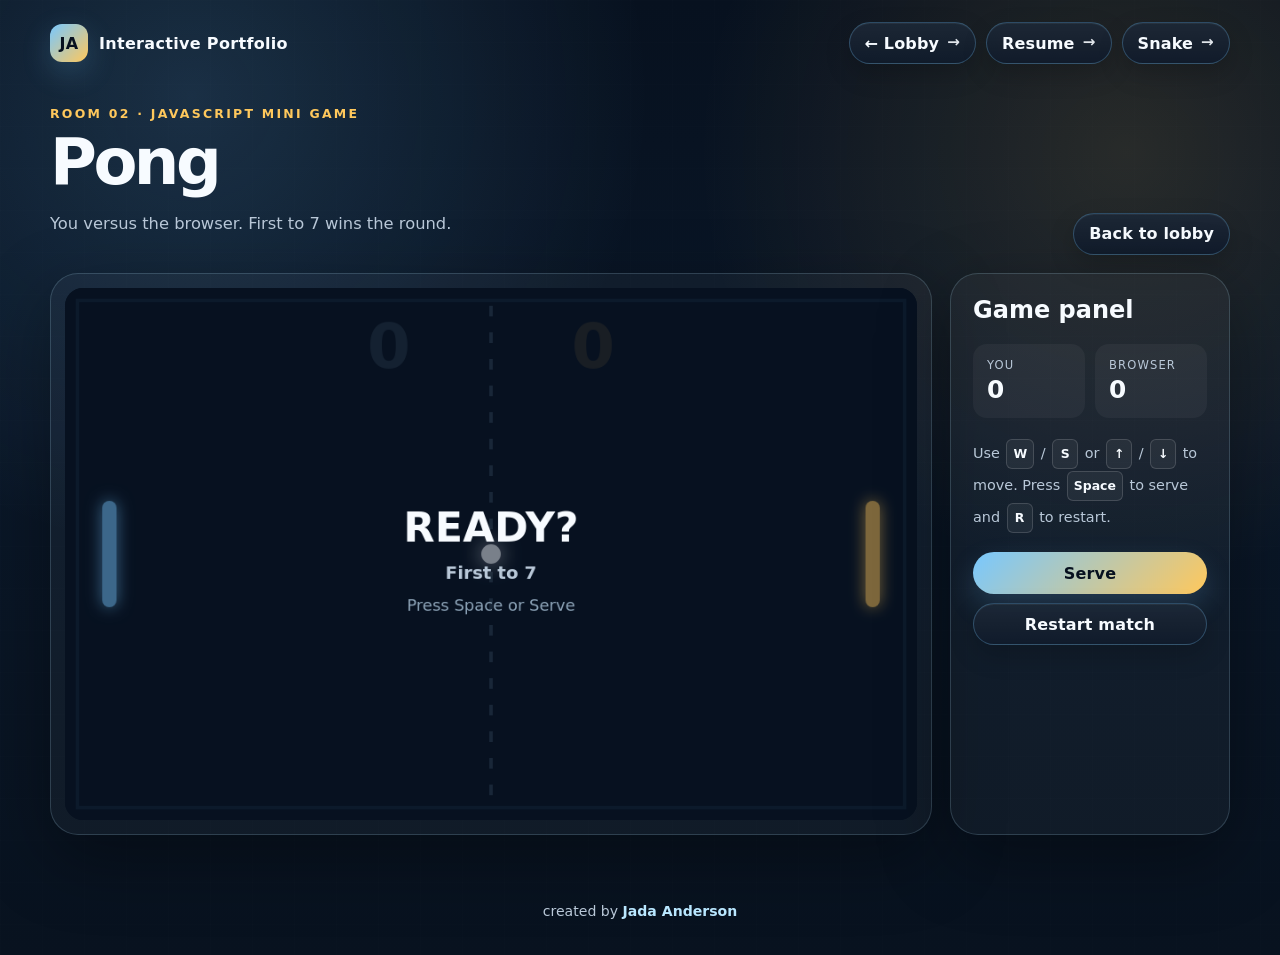
==== commit 9c94455e: "polished code" ====
--- a/pong.html
+++ b/pong.html
@@ -8,19 +8,19 @@
   <link rel="icon" href="assets/favicon.svg" type="image/svg+xml" />
   <link rel="icon" href="assets/favicon-32.png" sizes="32x32" type="image/png" />
   <link rel="apple-touch-icon" href="assets/apple-touch-icon.png" />
-  <link rel="canonical" href="https://onimeko.github.io/pong.html" />
+  <link rel="canonical" href="https://jadaanderson.dev/pong.html" />
   <meta property="og:type" content="website" />
   <meta property="og:title" content="Pong | Jada Anderson" />
   <meta property="og:description" content="Playable browser Pong game against a browser controlled opponent, built with vanilla JavaScript and Canvas by Jada Anderson." />
-  <meta property="og:url" content="https://onimeko.github.io/pong.html" />
-  <meta property="og:image" content="https://onimeko.github.io/assets/social-preview.png" />
+  <meta property="og:url" content="https://jadaanderson.dev/pong.html" />
+  <meta property="og:image" content="https://jadaanderson.dev/assets/social-preview.png" />
   <meta property="og:image:width" content="1200" />
   <meta property="og:image:height" content="630" />
   <meta property="og:image:alt" content="Jada Anderson interactive portfolio preview" />
   <meta name="twitter:card" content="summary_large_image" />
   <meta name="twitter:title" content="Pong | Jada Anderson" />
   <meta name="twitter:description" content="Playable browser Pong game against a browser controlled opponent, built with vanilla JavaScript and Canvas by Jada Anderson." />
-  <meta name="twitter:image" content="https://onimeko.github.io/assets/social-preview.png" />
+  <meta name="twitter:image" content="https://jadaanderson.dev/assets/social-preview.png" />
   <title>Pong | Jada Anderson</title>
   <link rel="stylesheet" href="styles.css" />
   <script src="js/site.js" defer></script>
--- a/styles.css
+++ b/styles.css
@@ -132,20 +132,43 @@
   gap: 8px;
   min-height: 42px;
   padding: 10px 15px;
-  border: var(--border);
+  border: 1px solid rgba(120,200,255,.28);
   border-radius: 999px;
   color: var(--white);
-  background: rgba(255,255,255,.045);
+  background:
+    linear-gradient(180deg, rgba(255,255,255,.08), rgba(255,255,255,.03)),
+    rgba(8, 20, 36, .92);
   text-decoration: none;
+  font-weight: 800;
+  letter-spacing: .01em;
   cursor: pointer;
+  box-shadow: 0 10px 26px rgba(0,0,0,.18), inset 0 1px 0 rgba(255,255,255,.05);
   transition: transform .18s ease, background .18s ease, border-color .18s ease, box-shadow .18s ease;
+}
+
+.pill::after {
+  content: "→";
+  font-size: .95em;
+  line-height: 1;
+  opacity: .9;
+  transform: translateX(0);
+  transition: transform .18s ease, opacity .18s ease;
 }
 
 .pill:hover,
 .button:hover {
   transform: translateY(-2px);
-  background: rgba(120, 200, 255, .09);
-  border-color: rgba(120, 200, 255, .45);
+  background:
+    linear-gradient(180deg, rgba(120,200,255,.14), rgba(255,255,255,.04)),
+    rgba(8, 20, 36, .96);
+  border-color: rgba(255, 200, 92, .48);
+  box-shadow: 0 14px 30px rgba(0,0,0,.24), 0 0 0 1px rgba(255,200,92,.08);
+}
+
+.pill:hover::after,
+.pill:focus-visible::after {
+  transform: translateX(2px);
+  opacity: 1;
 }
 
 .button.primary {
@@ -233,10 +256,12 @@
 .quick-tag {
   padding: 7px 10px;
   border-radius: 999px;
-  border: 1px solid rgba(255,255,255,.1);
-  color: var(--sky-2);
-  background: rgba(255,255,255,.035);
-  font-size: .82rem;
+  border: 1px solid rgba(255,255,255,.08);
+  color: rgba(185, 200, 216, .92);
+  background: rgba(255,255,255,.025);
+  font-size: .8rem;
+  font-weight: 600;
+  opacity: .88;
 }
 
 /*
@@ -1598,21 +1623,36 @@
   justify-content: center;
   min-height: 34px;
   padding: 7px 10px;
-  border: 1px solid rgba(120,200,255,.22);
+  border: 1px solid rgba(120,200,255,.28);
   border-radius: 999px;
-  color: var(--sky-2);
-  background: rgba(120,200,255,.055);
+  color: var(--white);
+  background:
+    linear-gradient(180deg, rgba(255,255,255,.08), rgba(255,255,255,.03)),
+    rgba(8, 20, 36, .92);
+  box-shadow: 0 8px 20px rgba(0,0,0,.16), inset 0 1px 0 rgba(255,255,255,.05);
   text-decoration: none;
   font-size: .76rem;
   font-weight: 800;
-  transition: transform .18s ease, background .18s ease, border-color .18s ease;
+  transition: transform .18s ease, background .18s ease, border-color .18s ease, box-shadow .18s ease;
+}
+
+.contact-links a::after,
+.project-button::after {
+  content: "↗";
+  margin-left: 7px;
+  font-size: .84em;
+  line-height: 1;
+  opacity: .9;
 }
 
 .contact-links a:hover,
 .project-button:hover {
   transform: translateY(-2px);
   border-color: rgba(255,200,92,.55);
-  background: rgba(255,200,92,.07);
+  background:
+    linear-gradient(180deg, rgba(255,200,92,.12), rgba(255,255,255,.03)),
+    rgba(8, 20, 36, .96);
+  box-shadow: 0 12px 24px rgba(0,0,0,.22), 0 0 0 1px rgba(255,200,92,.08);
 }
 
 .project-actions {
